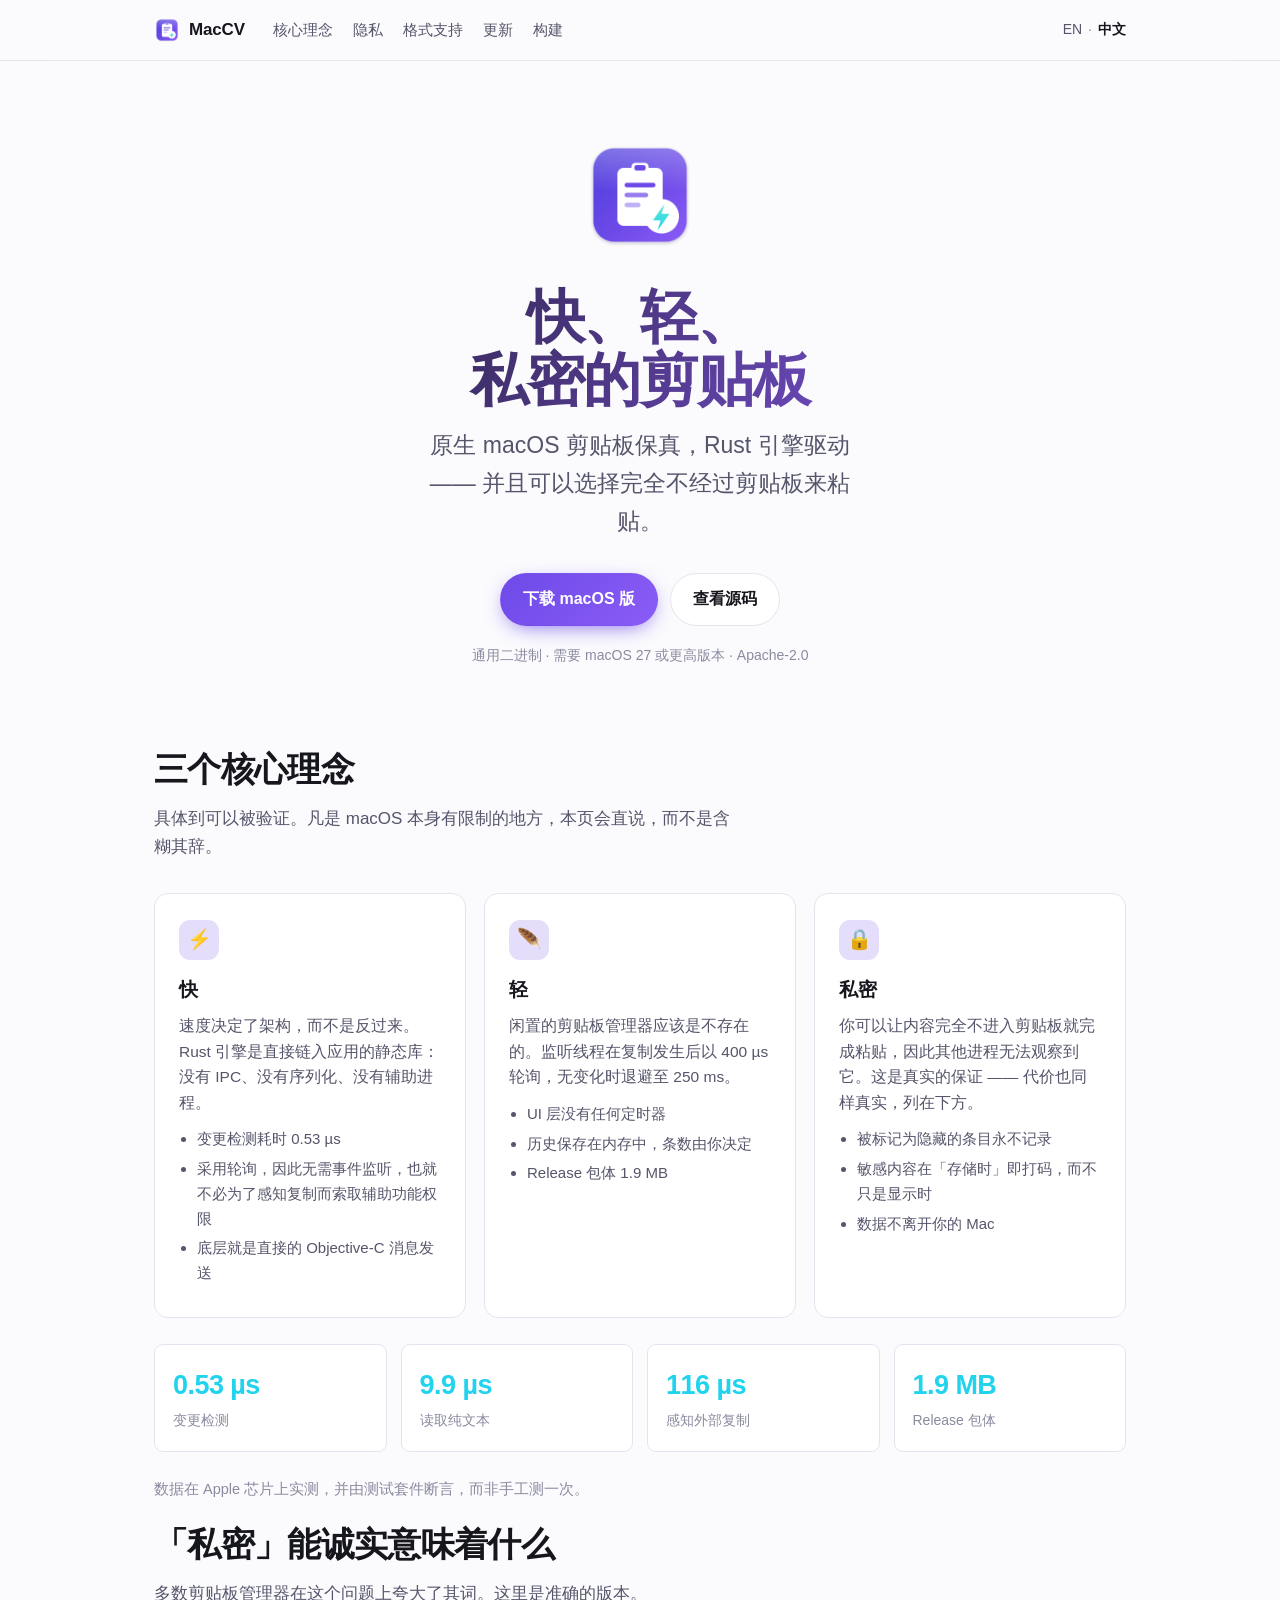
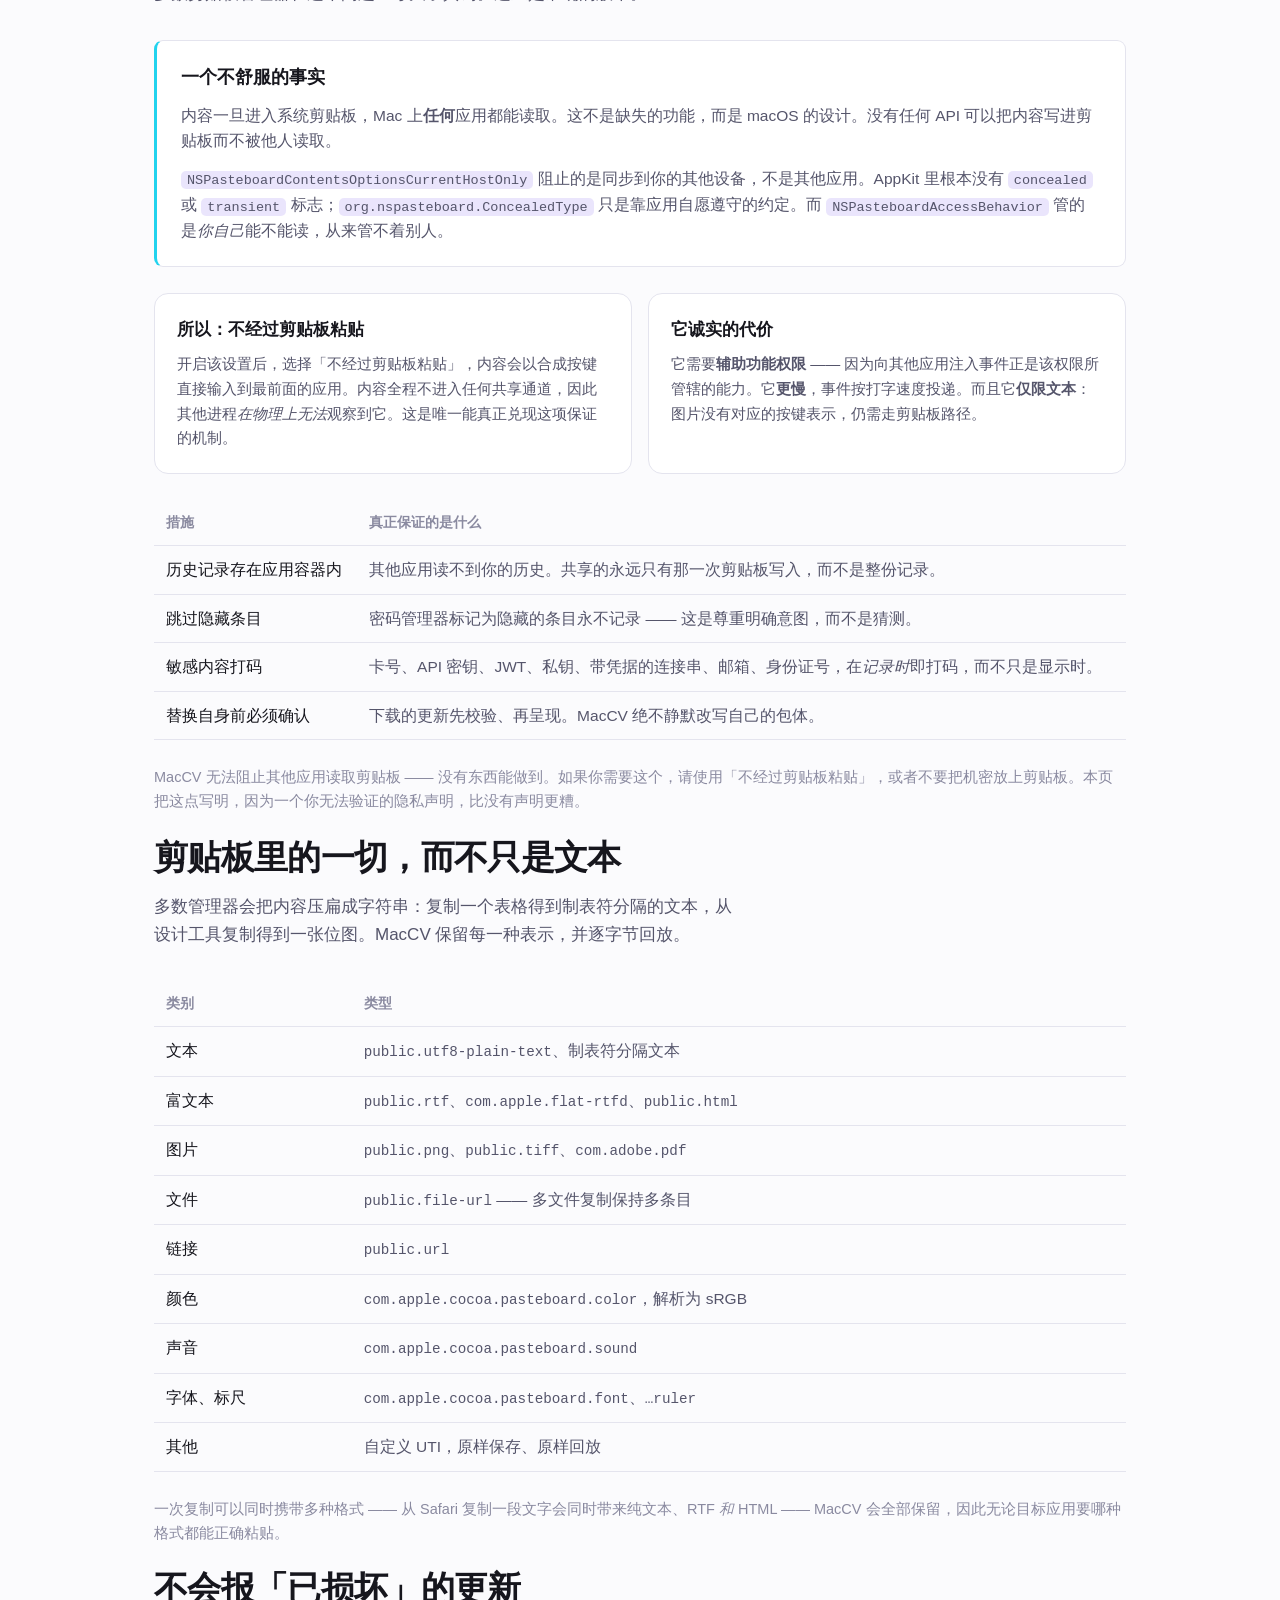
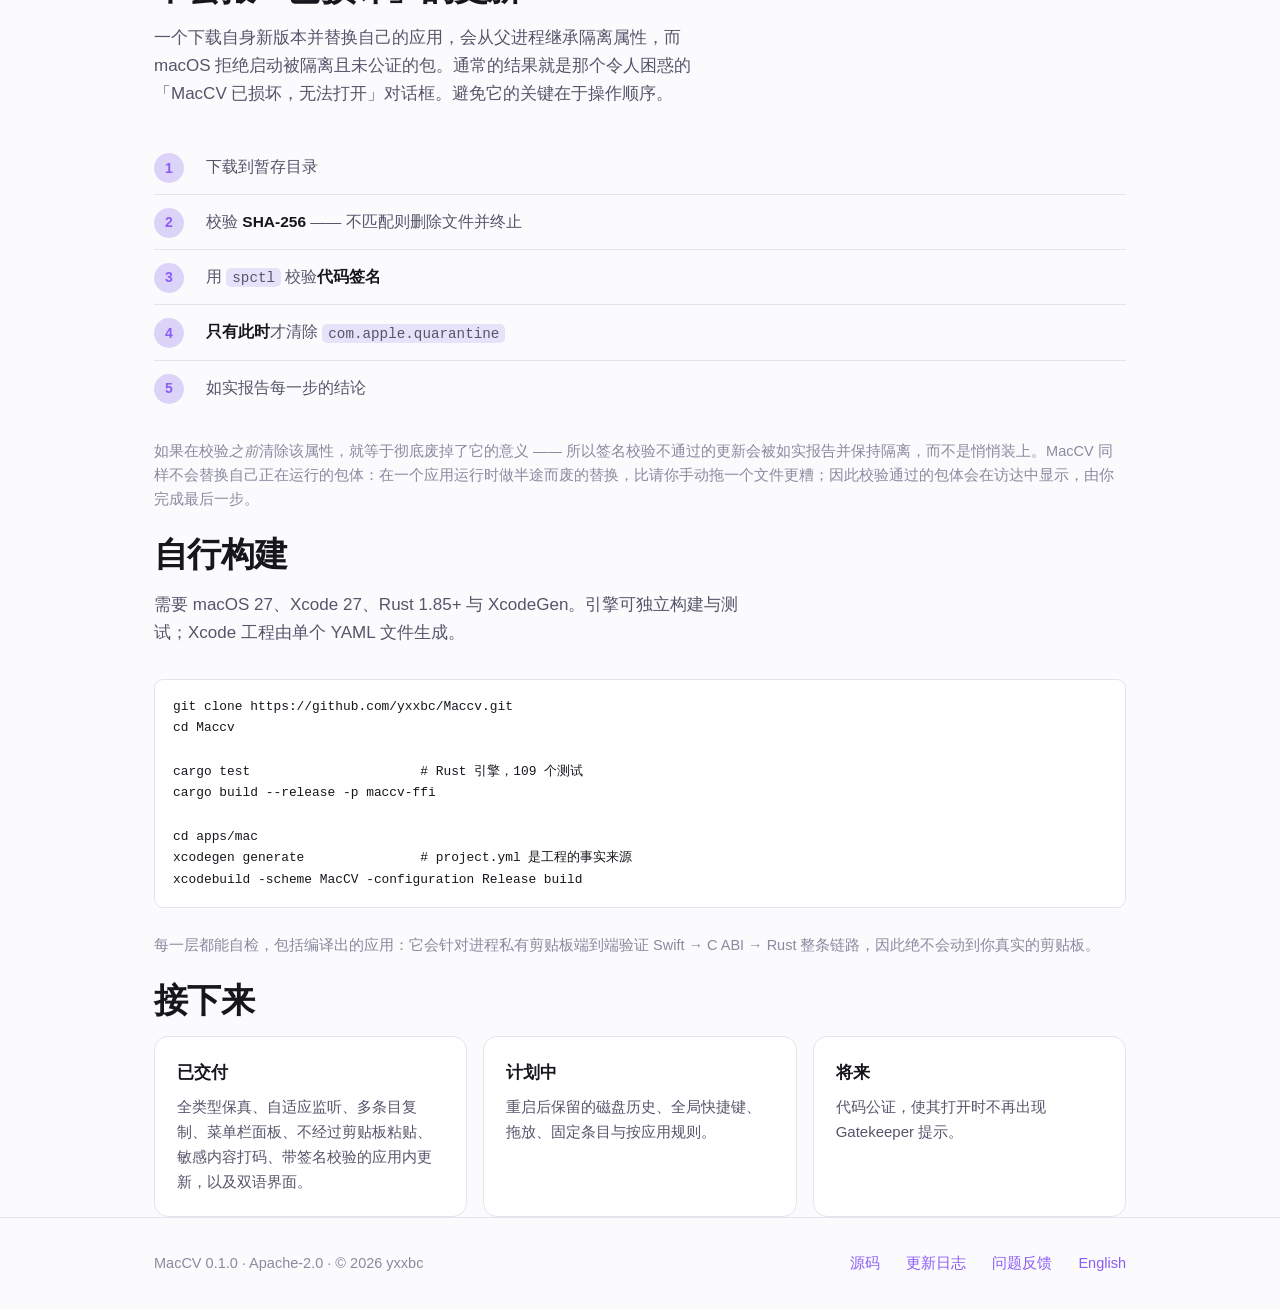
==== docs/zh/index.html @ ba2ebafa "docs: bilingual README and website, and point the project at the site Adds README.md (English, defau" ====
<!DOCTYPE html>
<html lang="zh-Hans">
<head>
<meta charset="utf-8">
<meta name="viewport" content="width=device-width, initial-scale=1">
<title>MacCV —— 快、轻、私密的 macOS 剪贴板</title>
<meta name="description" content="面向 macOS 27 的菜单栏剪贴板管理器，Rust 引擎。完整的原生剪贴板保真、0.53 µs 变更检测，并可选「不经过剪贴板粘贴」，使其他应用无法读取你粘贴的内容。">
<meta property="og:title" content="MacCV —— 快、轻、私密的 macOS 剪贴板">
<meta property="og:description" content="完整的原生剪贴板保真。0.53 µs 变更检测。不经过剪贴板粘贴。">
<meta property="og:image" content="https://yxxbc.github.io/Maccv/social-preview.png">
<meta property="og:url" content="https://yxxbc.github.io/Maccv/zh/">
<meta property="og:type" content="website">
<meta name="twitter:card" content="summary_large_image">
<link rel="icon" href="../logo.png">
<link rel="alternate" hreflang="en" href="https://yxxbc.github.io/Maccv/">
<link rel="alternate" hreflang="zh-Hans" href="https://yxxbc.github.io/Maccv/zh/">
<link rel="stylesheet" href="../style.css">
</head>
<body>

<header>
  <div class="wrap nav">
    <a class="brand" href="./">
      <img src="../logo.png" alt="">
      <span>MacCV</span>
    </a>
    <nav class="links">
      <a href="#why">核心理念</a>
      <a href="#privacy">隐私</a>
      <a href="#formats">格式支持</a>
      <a href="#updates">更新</a>
      <a href="#build">构建</a>
    </nav>
    <span class="spacer"></span>
    <span class="lang">
      <a href="../" hreflang="en" lang="en">EN</a>
      <span aria-hidden="true">·</span>
      <span class="current">中文</span>
    </span>
  </div>
</header>

<main>

  <div class="wrap hero">
    <img class="mark" src="../logo.png" alt="MacCV 图标">
    <h1>快、轻、<br>私密的剪贴板</h1>
    <p class="tagline">原生 macOS 剪贴板保真，Rust 引擎驱动 —— 并且可以选择完全不经过剪贴板来粘贴。</p>
    <div class="actions">
      <a class="btn primary" href="https://github.com/yxxbc/Maccv/releases/latest">下载 macOS 版</a>
      <a class="btn secondary" href="https://github.com/yxxbc/Maccv">查看源码</a>
    </div>
    <p class="meta">通用二进制 · 需要 macOS 27 或更高版本 · Apache-2.0</p>
  </div>

  <section id="why" class="wrap">
    <h2>三个核心理念</h2>
    <p class="lead">具体到可以被验证。凡是 macOS 本身有限制的地方，本页会直说，而不是含糊其辞。</p>

    <div class="pillars">
      <div class="pillar">
        <div class="icon" aria-hidden="true">⚡</div>
        <h3>快</h3>
        <p>速度决定了架构，而不是反过来。Rust 引擎是直接链入应用的静态库：没有 IPC、没有序列化、没有辅助进程。</p>
        <ul>
          <li>变更检测耗时 0.53 µs</li>
          <li>采用轮询，因此无需事件监听，也就不必为了感知复制而索取辅助功能权限</li>
          <li>底层就是直接的 Objective-C 消息发送</li>
        </ul>
      </div>

      <div class="pillar">
        <div class="icon" aria-hidden="true">🪶</div>
        <h3>轻</h3>
        <p>闲置的剪贴板管理器应该是不存在的。监听线程在复制发生后以 400 µs 轮询，无变化时退避至 250 ms。</p>
        <ul>
          <li>UI 层没有任何定时器</li>
          <li>历史保存在内存中，条数由你决定</li>
          <li>Release 包体 1.9 MB</li>
        </ul>
      </div>

      <div class="pillar">
        <div class="icon" aria-hidden="true">🔒</div>
        <h3>私密</h3>
        <p>你可以让内容完全不进入剪贴板就完成粘贴，因此其他进程无法观察到它。这是真实的保证 —— 代价也同样真实，列在下方。</p>
        <ul>
          <li>被标记为隐藏的条目永不记录</li>
          <li>敏感内容在「存储时」即打码，而不只是显示时</li>
          <li>数据不离开你的 Mac</li>
        </ul>
      </div>
    </div>

    <div class="metrics">
      <div class="metric"><div class="value">0.53 µs</div><div class="label">变更检测</div></div>
      <div class="metric"><div class="value">9.9 µs</div><div class="label">读取纯文本</div></div>
      <div class="metric"><div class="value">116 µs</div><div class="label">感知外部复制</div></div>
      <div class="metric"><div class="value">1.9 MB</div><div class="label">Release 包体</div></div>
    </div>
    <p class="muted mt">数据在 Apple 芯片上实测，并由测试套件断言，而非手工测一次。</p>
  </section>

  <section id="privacy" class="wrap">
    <h2>「私密」能诚实意味着什么</h2>
    <p class="lead">多数剪贴板管理器在这个问题上夸大了其词。这里是准确的版本。</p>

    <div class="limit">
      <h3>一个不舒服的事实</h3>
      <p>内容一旦进入系统剪贴板，Mac 上<strong>任何</strong>应用都能读取。这不是缺失的功能，而是 macOS 的设计。没有任何 API 可以把内容写进剪贴板而不被他人读取。</p>
      <p><code>NSPasteboardContentsOptionsCurrentHostOnly</code> 阻止的是同步到你的其他设备，不是其他应用。AppKit 里根本没有 <code>concealed</code> 或 <code>transient</code> 标志；<code>org.nspasteboard.ConcealedType</code> 只是靠应用自愿遵守的约定。而 <code>NSPasteboardAccessBehavior</code> 管的是<em>你自己</em>能不能读，从来管不着别人。</p>
    </div>

    <div class="cards mt">
      <div class="card">
        <h3>所以：不经过剪贴板粘贴</h3>
        <p>开启该设置后，选择「不经过剪贴板粘贴」，内容会以合成按键直接输入到最前面的应用。内容全程不进入任何共享通道，因此其他进程<em>在物理上无法</em>观察到它。这是唯一能真正兑现这项保证的机制。</p>
      </div>
      <div class="card">
        <h3>它诚实的代价</h3>
        <p>它需要<strong>辅助功能权限</strong> —— 因为向其他应用注入事件正是该权限所管辖的能力。它<strong>更慢</strong>，事件按打字速度投递。而且它<strong>仅限文本</strong>：图片没有对应的按键表示，仍需走剪贴板路径。</p>
      </div>
    </div>

    <table class="mt">
      <thead>
        <tr><th>措施</th><th>真正保证的是什么</th></tr>
      </thead>
      <tbody>
        <tr><td>历史记录存在应用容器内</td><td>其他应用读不到你的历史。共享的永远只有那一次剪贴板写入，而不是整份记录。</td></tr>
        <tr><td>跳过隐藏条目</td><td>密码管理器标记为隐藏的条目永不记录 —— 这是尊重明确意图，而不是猜测。</td></tr>
        <tr><td>敏感内容打码</td><td>卡号、API 密钥、JWT、私钥、带凭据的连接串、邮箱、身份证号，在<em>记录时</em>即打码，而不只是显示时。</td></tr>
        <tr><td>替换自身前必须确认</td><td>下载的更新先校验、再呈现。MacCV 绝不静默改写自己的包体。</td></tr>
      </tbody>
    </table>

    <p class="muted mt">MacCV 无法阻止其他应用读取剪贴板 —— 没有东西能做到。如果你需要这个，请使用「不经过剪贴板粘贴」，或者不要把机密放上剪贴板。本页把这点写明，因为一个你无法验证的隐私声明，比没有声明更糟。</p>
  </section>

  <section id="formats" class="wrap">
    <h2>剪贴板里的一切，而不只是文本</h2>
    <p class="lead">多数管理器会把内容压扁成字符串：复制一个表格得到制表符分隔的文本，从设计工具复制得到一张位图。MacCV 保留每一种表示，并逐字节回放。</p>

    <table>
      <thead><tr><th>类别</th><th>类型</th></tr></thead>
      <tbody>
        <tr><td>文本</td><td><code>public.utf8-plain-text</code>、制表符分隔文本</td></tr>
        <tr><td>富文本</td><td><code>public.rtf</code>、<code>com.apple.flat-rtfd</code>、<code>public.html</code></td></tr>
        <tr><td>图片</td><td><code>public.png</code>、<code>public.tiff</code>、<code>com.adobe.pdf</code></td></tr>
        <tr><td>文件</td><td><code>public.file-url</code> —— 多文件复制保持多条目</td></tr>
        <tr><td>链接</td><td><code>public.url</code></td></tr>
        <tr><td>颜色</td><td><code>com.apple.cocoa.pasteboard.color</code>，解析为 sRGB</td></tr>
        <tr><td>声音</td><td><code>com.apple.cocoa.pasteboard.sound</code></td></tr>
        <tr><td>字体、标尺</td><td><code>com.apple.cocoa.pasteboard.font</code>、<code>…ruler</code></td></tr>
        <tr><td>其他</td><td>自定义 UTI，原样保存、原样回放</td></tr>
      </tbody>
    </table>

    <p class="muted mt">一次复制可以同时携带多种格式 —— 从 Safari 复制一段文字会同时带来纯文本、RTF <em>和</em> HTML —— MacCV 会全部保留，因此无论目标应用要哪种格式都能正确粘贴。</p>
  </section>

  <section id="updates" class="wrap">
    <h2>不会报「已损坏」的更新</h2>
    <p class="lead">一个下载自身新版本并替换自己的应用，会从父进程继承隔离属性，而 macOS 拒绝启动被隔离且未公证的包。通常的结果就是那个令人困惑的「MacCV 已损坏，无法打开」对话框。避免它的关键在于操作顺序。</p>

    <ol class="steps">
      <li>下载到暂存目录</li>
      <li>校验 <strong>SHA-256</strong> —— 不匹配则删除文件并终止</li>
      <li>用 <code>spctl</code> 校验<strong>代码签名</strong></li>
      <li><strong>只有此时</strong>才清除 <code>com.apple.quarantine</code></li>
      <li>如实报告每一步的结论</li>
    </ol>

    <p class="muted mt">如果在校验<em>之前</em>清除该属性，就等于彻底废掉了它的意义 —— 所以签名校验不通过的更新会被如实报告并保持隔离，而不是悄悄装上。MacCV 同样不会替换自己正在运行的包体：在一个应用运行时做半途而废的替换，比请你手动拖一个文件更糟；因此校验通过的包体会在访达中显示，由你完成最后一步。</p>
  </section>

  <section id="build" class="wrap">
    <h2>自行构建</h2>
    <p class="lead">需要 macOS 27、Xcode 27、Rust 1.85+ 与 XcodeGen。引擎可独立构建与测试；Xcode 工程由单个 YAML 文件生成。</p>

<pre><code>git clone https://github.com/yxxbc/Maccv.git
cd Maccv

cargo test                      # Rust 引擎，109 个测试
cargo build --release -p maccv-ffi

cd apps/mac
xcodegen generate               # project.yml 是工程的事实来源
xcodebuild -scheme MacCV -configuration Release build</code></pre>

    <p class="muted mt">每一层都能自检，包括编译出的应用：它会针对进程私有剪贴板端到端验证 Swift → C ABI → Rust 整条链路，因此绝不会动到你真实的剪贴板。</p>
  </section>

  <section class="wrap">
    <h2>接下来</h2>
    <div class="cards">
      <div class="card"><h3>已交付</h3><p>全类型保真、自适应监听、多条目复制、菜单栏面板、不经过剪贴板粘贴、敏感内容打码、带签名校验的应用内更新，以及双语界面。</p></div>
      <div class="card"><h3>计划中</h3><p>重启后保留的磁盘历史、全局快捷键、拖放、固定条目与按应用规则。</p></div>
      <div class="card"><h3>将来</h3><p>代码公证，使其打开时不再出现 Gatekeeper 提示。</p></div>
    </div>
  </section>

</main>

<footer>
  <div class="wrap row">
    <span>MacCV 0.1.0 · Apache-2.0 · © 2026 yxxbc</span>
    <span class="spacer"></span>
    <a href="https://github.com/yxxbc/Maccv">源码</a>
    <a href="https://github.com/yxxbc/Maccv/blob/main/CHANGELOG.md">更新日志</a>
    <a href="https://github.com/yxxbc/Maccv/issues">问题反馈</a>
    <a href="../" hreflang="en" lang="en">English</a>
  </div>
</footer>

</body>
</html>
---- docs/style.css ----
/*
 * MacCV website.
 *
 * One stylesheet for both language pages. The two pages share identical markup
 * structure and differ only in text, so a single sheet keeps them from drifting
 * apart visually — the usual failure mode of a hand-maintained bilingual site.
 */

:root {
  /* Palette taken from assets/logo.svg so the site and the app agree. */
  --indigo: #4c3ddb;
  --violet: #6d4ae8;
  --violet-light: #8b5cf6;
  --cyan: #22d3ee;
  --teal: #5eead4;
  --bg: #0b0b12;
  --bg-raised: #13131f;
  --bg-card: #17172a;
  --border: #262640;
  --text: #f2f2f7;
  --text-dim: #a5a5bd;
  --text-faint: #6f6f8a;

  --radius: 14px;
  --radius-sm: 9px;
  --width: 1020px;

  --font: -apple-system, BlinkMacSystemFont, "SF Pro Text", "Helvetica Neue",
    "PingFang SC", "Hiragino Sans GB", "Microsoft YaHei", sans-serif;
  --mono: ui-monospace, "SF Mono", SFMono-Regular, Menlo, monospace;
}

@media (prefers-color-scheme: light) {
  :root {
    --bg: #fbfbfd;
    --bg-raised: #ffffff;
    --bg-card: #ffffff;
    --border: #e4e4ee;
    --text: #16161d;
    --text-dim: #55556b;
    --text-faint: #8a8aa0;
  }
}

* { box-sizing: border-box; }

html { scroll-behavior: smooth; }

body {
  margin: 0;
  background: var(--bg);
  color: var(--text);
  font-family: var(--font);
  font-size: 17px;
  line-height: 1.65;
  -webkit-font-smoothing: antialiased;
}

.wrap {
  max-width: var(--width);
  margin: 0 auto;
  padding: 0 24px;
}

a { color: var(--violet-light); text-decoration: none; }
a:hover { text-decoration: underline; }

/* ---------- header ---------- */

header {
  position: sticky;
  top: 0;
  z-index: 20;
  backdrop-filter: saturate(180%) blur(20px);
  background: color-mix(in srgb, var(--bg) 82%, transparent);
  border-bottom: 1px solid var(--border);
}

.nav {
  display: flex;
  align-items: center;
  gap: 14px;
  height: 60px;
}

.nav .brand {
  display: flex;
  align-items: center;
  gap: 9px;
  font-weight: 650;
  color: var(--text);
  font-size: 17px;
  letter-spacing: -0.01em;
}

.nav .brand img { width: 26px; height: 26px; border-radius: 7px; }

.nav .links {
  display: flex;
  gap: 20px;
  margin-left: 14px;
  font-size: 15px;
}

.nav .links a { color: var(--text-dim); }
.nav .links a:hover { color: var(--text); text-decoration: none; }

.nav .spacer { flex: 1; }

.lang {
  display: flex;
  align-items: center;
  gap: 6px;
  font-size: 14px;
  color: var(--text-faint);
}

.lang a { color: var(--text-dim); }
.lang .current { color: var(--text); font-weight: 600; }

/* ---------- hero ---------- */

.hero {
  padding: 76px 0 60px;
  text-align: center;
}

.hero img.mark {
  width: 116px;
  height: 116px;
  border-radius: 26px;
}

.hero h1 {
  font-size: clamp(38px, 6vw, 58px);
  line-height: 1.08;
  letter-spacing: -0.025em;
  margin: 24px 0 0;
  font-weight: 700;
  background: linear-gradient(120deg, var(--text), var(--violet-light));
  -webkit-background-clip: text;
  background-clip: text;
  -webkit-text-fill-color: transparent;
}

.hero .tagline {
  font-size: clamp(19px, 2.6vw, 23px);
  color: var(--text-dim);
  margin: 16px auto 0;
  max-width: 34ch;
}

.hero .actions {
  display: flex;
  gap: 12px;
  justify-content: center;
  flex-wrap: wrap;
  margin-top: 32px;
}

.btn {
  display: inline-flex;
  align-items: center;
  gap: 8px;
  padding: 12px 22px;
  border-radius: 999px;
  font-weight: 600;
  font-size: 16px;
  border: 1px solid transparent;
  transition: transform .12s ease, opacity .12s ease;
}

.btn:hover { text-decoration: none; transform: translateY(-1px); }

.btn.primary {
  background: linear-gradient(135deg, var(--violet), var(--violet-light));
  color: #fff;
  box-shadow: 0 6px 22px -8px var(--violet);
}

.btn.secondary {
  background: var(--bg-card);
  border-color: var(--border);
  color: var(--text);
}

.hero .meta {
  margin-top: 18px;
  font-size: 14px;
  color: var(--text-faint);
}

/* ---------- sections ---------- */

section { padding: 56px 0; }

section h2 {
  font-size: clamp(26px, 3.4vw, 34px);
  letter-spacing: -0.02em;
  margin: 0 0 8px;
  font-weight: 680;
}

section .lead {
  color: var(--text-dim);
  margin: 0 0 32px;
  max-width: 62ch;
}

/* ---------- philosophy cards ---------- */

.pillars {
  display: grid;
  grid-template-columns: repeat(auto-fit, minmax(280px, 1fr));
  gap: 18px;
}

.pillar {
  background: var(--bg-card);
  border: 1px solid var(--border);
  border-radius: var(--radius);
  padding: 26px 24px;
}

.pillar .icon {
  width: 40px;
  height: 40px;
  border-radius: 11px;
  display: grid;
  place-items: center;
  font-size: 20px;
  margin-bottom: 14px;
  background: color-mix(in srgb, var(--violet) 18%, transparent);
}

.pillar h3 {
  margin: 0 0 8px;
  font-size: 19px;
  letter-spacing: -0.01em;
}

.pillar p { margin: 0; color: var(--text-dim); font-size: 15.5px; }

.pillar ul { margin: 12px 0 0; padding-left: 18px; color: var(--text-dim); font-size: 15px; }
.pillar li { margin: 5px 0; }

/* ---------- metrics ---------- */

.metrics {
  display: grid;
  grid-template-columns: repeat(auto-fit, minmax(170px, 1fr));
  gap: 14px;
  margin-top: 26px;
}

.metric {
  background: var(--bg-card);
  border: 1px solid var(--border);
  border-radius: var(--radius-sm);
  padding: 18px;
}

.metric .value {
  font-size: 27px;
  font-weight: 700;
  font-variant-numeric: tabular-nums;
  color: var(--cyan);
  letter-spacing: -0.02em;
}

.metric .label { font-size: 14px; color: var(--text-faint); margin-top: 2px; }

/* ---------- honest-limit callout ---------- */

.limit {
  background: var(--bg-card);
  border: 1px solid var(--border);
  border-left: 3px solid var(--cyan);
  border-radius: var(--radius-sm);
  padding: 22px 24px;
  margin-top: 26px;
}

.limit h3 { margin: 0 0 10px; font-size: 18px; }
.limit p { margin: 0 0 12px; color: var(--text-dim); font-size: 15.5px; }
.limit p:last-child { margin-bottom: 0; }
.limit code {
  font-family: var(--mono);
  font-size: 13.5px;
  background: color-mix(in srgb, var(--violet) 14%, transparent);
  padding: 1.5px 6px;
  border-radius: 5px;
}

/* ---------- generic card grid ---------- */

.cards {
  display: grid;
  grid-template-columns: repeat(auto-fit, minmax(260px, 1fr));
  gap: 16px;
}

.card {
  background: var(--bg-card);
  border: 1px solid var(--border);
  border-radius: var(--radius);
  padding: 22px;
}

.card h3 { margin: 0 0 8px; font-size: 17px; }
.card p { margin: 0; color: var(--text-dim); font-size: 15px; }

/* ---------- table ---------- */

table {
  width: 100%;
  border-collapse: collapse;
  font-size: 15.5px;
  margin-top: 8px;
}

th, td {
  text-align: left;
  padding: 11px 12px;
  border-bottom: 1px solid var(--border);
  vertical-align: top;
}

th { color: var(--text-faint); font-weight: 600; font-size: 14px; }
td { color: var(--text-dim); }
td:first-child { color: var(--text); white-space: nowrap; }

/* ---------- steps ---------- */

.steps { counter-reset: step; list-style: none; padding: 0; margin: 22px 0 0; }

.steps li {
  counter-increment: step;
  position: relative;
  padding: 14px 0 14px 52px;
  border-bottom: 1px solid var(--border);
  color: var(--text-dim);
  font-size: 15.5px;
}

.steps li:last-child { border-bottom: none; }

.steps li::before {
  content: counter(step);
  position: absolute;
  left: 0;
  top: 13px;
  width: 30px;
  height: 30px;
  border-radius: 50%;
  display: grid;
  place-items: center;
  background: color-mix(in srgb, var(--violet) 22%, transparent);
  color: var(--violet-light);
  font-weight: 700;
  font-size: 14px;
}

.steps li strong { color: var(--text); }

/* ---------- code ---------- */

pre {
  background: var(--bg-raised);
  border: 1px solid var(--border);
  border-radius: var(--radius-sm);
  padding: 16px 18px;
  overflow-x: auto;
  font-family: var(--mono);
  font-size: 14px;
  line-height: 1.55;
}

code { font-family: var(--mono); font-size: 0.92em; }

p code, li code {
  background: color-mix(in srgb, var(--violet) 14%, transparent);
  padding: 1.5px 6px;
  border-radius: 5px;
}

/* ---------- footer ---------- */

footer {
  border-top: 1px solid var(--border);
  padding: 34px 0 44px;
  color: var(--text-faint);
  font-size: 14.5px;
}

footer .row {
  display: flex;
  flex-wrap: wrap;
  gap: 10px 26px;
  align-items: center;
}

footer .spacer { flex: 1; }

/* ---------- misc ---------- */

.muted { color: var(--text-faint); font-size: 14.5px; }
.center { text-align: center; }
.mt { margin-top: 26px; }
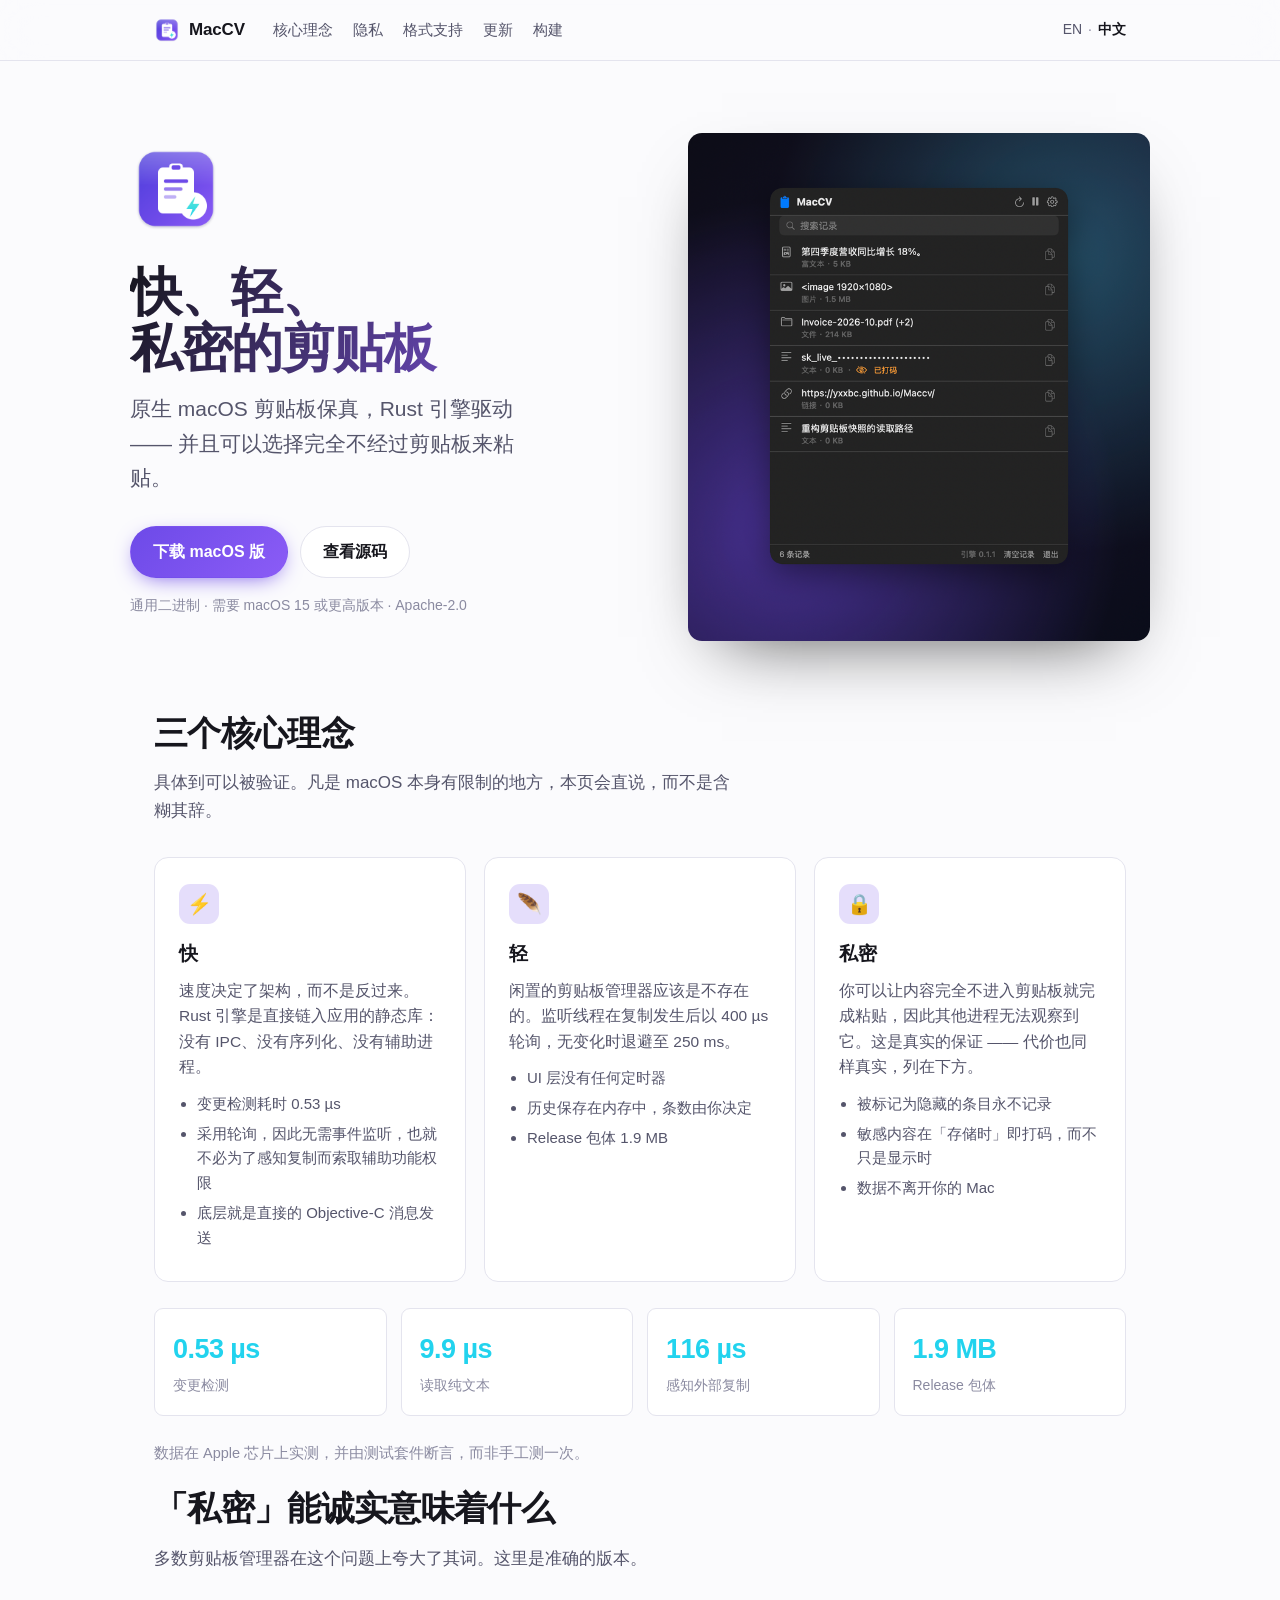
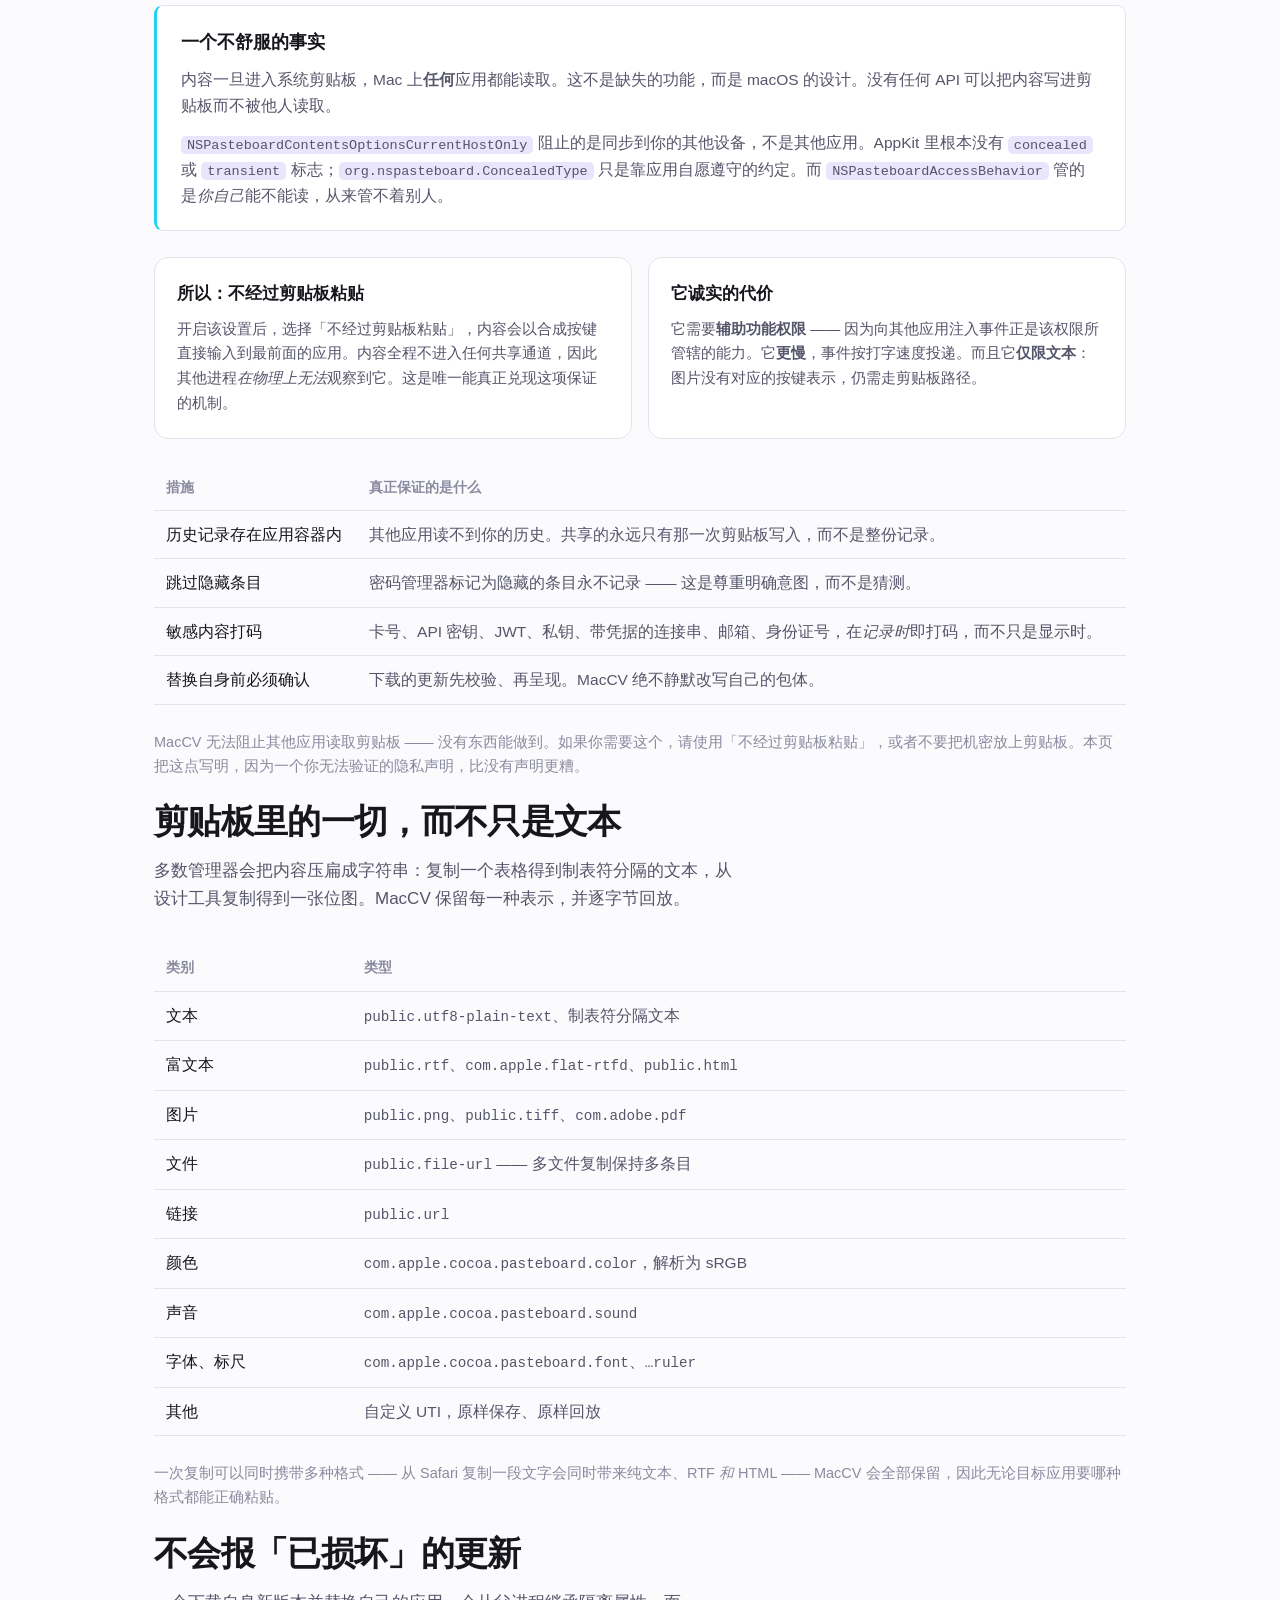
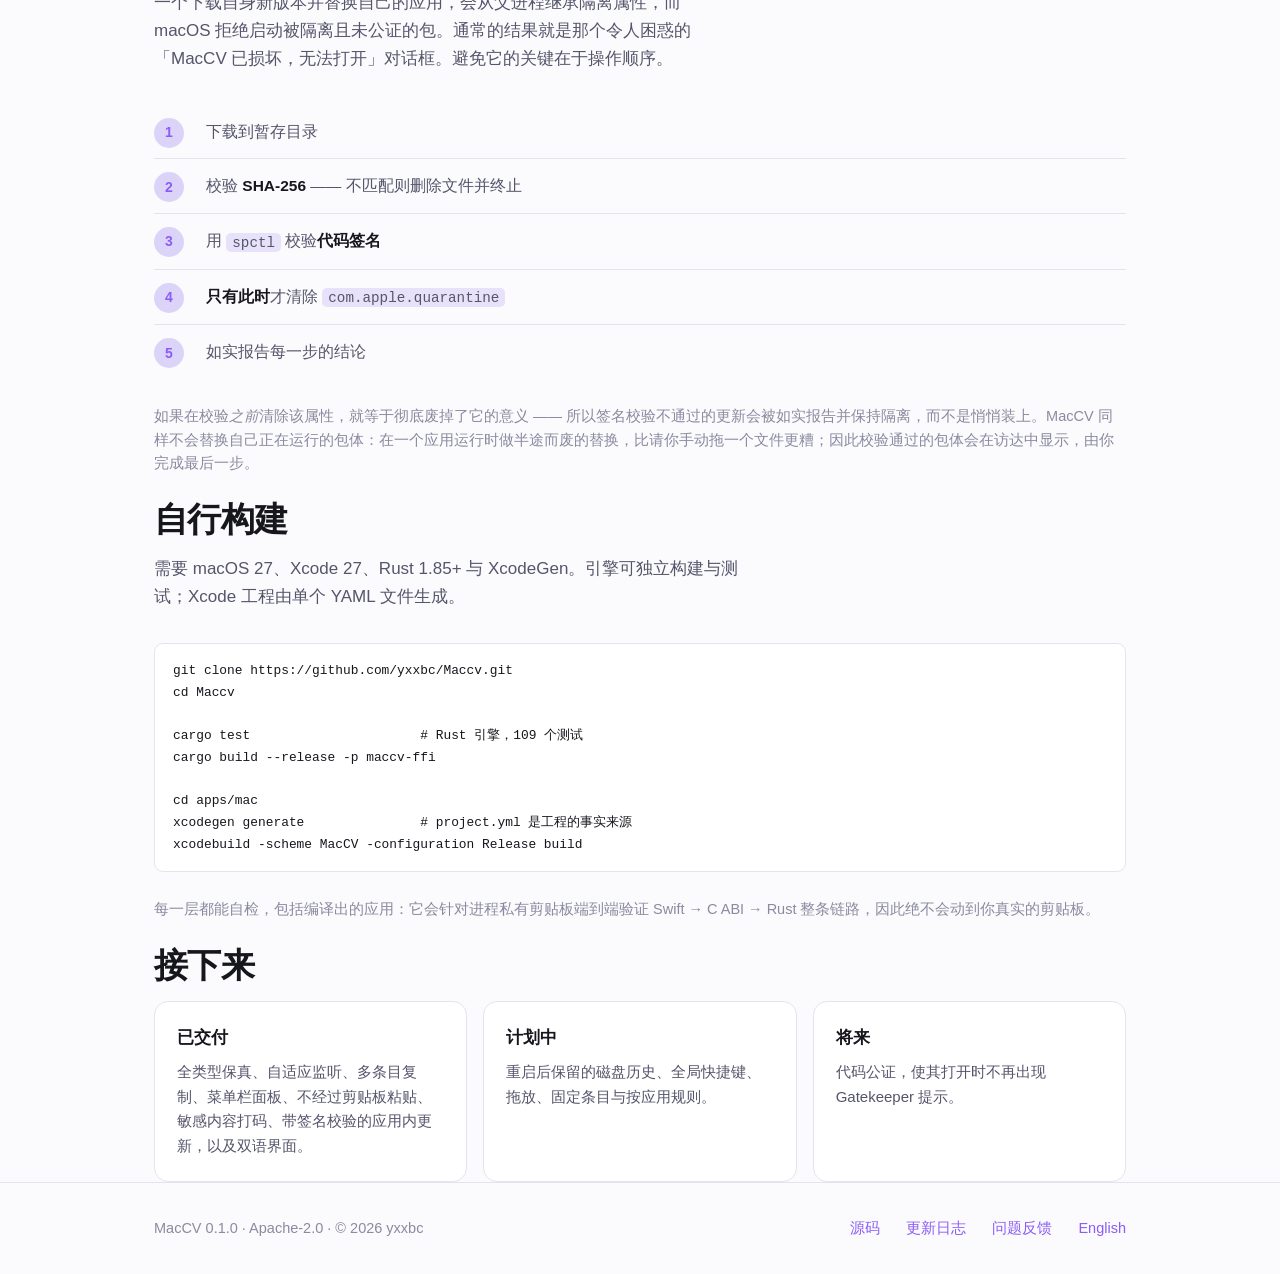
==== commit 7b567c7e: "feat(site): put the panel beside the headline, and add a downloads badge The screenshot was below th" ====
--- a/docs/zh/index.html
+++ b/docs/zh/index.html
@@ -43,14 +43,25 @@
 <main>
 
   <div class="wrap hero">
-    <img class="mark" src="../logo.png" alt="MacCV 图标">
-    <h1>快、轻、<br>私密的剪贴板</h1>
-    <p class="tagline">原生 macOS 剪贴板保真，Rust 引擎驱动 —— 并且可以选择完全不经过剪贴板来粘贴。</p>
-    <div class="actions">
-      <a class="btn primary" href="https://github.com/yxxbc/Maccv/releases/latest">下载 macOS 版</a>
-      <a class="btn secondary" href="https://github.com/yxxbc/Maccv">查看源码</a>
-    </div>
-    <p class="meta">通用二进制 · 需要 macOS 27 或更高版本 · Apache-2.0</p>
+    <div class="hero-copy">
+      <img class="mark" src="../logo.png" alt="MacCV 图标">
+      <h1>快、轻、<br>私密的剪贴板</h1>
+      <p class="tagline">原生 macOS 剪贴板保真，Rust 引擎驱动 —— 并且可以选择完全不经过剪贴板来粘贴。</p>
+      <div class="actions">
+        <a class="btn primary" href="https://github.com/yxxbc/Maccv/releases/latest">下载 macOS 版</a>
+        <a class="btn secondary" href="https://github.com/yxxbc/Maccv">查看源码</a>
+      </div>
+      <p class="meta">通用二进制 · 需要 macOS 15 或更高版本 · Apache-2.0</p>
+    </div>
+
+    <!--
+      由 `Scripts/render-preview.sh` 从应用自己的视图代码渲染，而非截图，
+      因此不可能展示一个已经不存在的界面。放在标题右侧而不是下方：
+      面板是这里最有说服力的东西，不应该让访客滚动才能看到。
+    -->
+    <div class="hero-shot">
+      <img src="../preview-hero-zh.png" alt="MacCV 面板：富文本、图片、三个文件的复制，以及打码后的 API 密钥" width="760" height="836">
+    </div>
   </div>
 
   <section id="why" class="wrap">
@@ -91,6 +102,7 @@
         </ul>
       </div>
     </div>
+
 
     <div class="metrics">
       <div class="metric"><div class="value">0.53 µs</div><div class="label">变更检测</div></div>
--- a/docs/style.css
+++ b/docs/style.css
@@ -120,22 +120,39 @@
 
 /* ---------- hero ---------- */
 
+/* The hero is two columns: the claim on the left, the panel on the right.
+   Side by side because the screenshot is the most persuasive thing on the page, and
+   putting it below the fold asks a visitor to scroll to see it. */
 .hero {
-  padding: 76px 0 60px;
-  text-align: center;
+  display: grid;
+  grid-template-columns: minmax(0, 1fr) minmax(0, 0.92fr);
+  gap: 56px;
+  align-items: center;
+  padding: 72px 0 64px;
+}
+
+.hero-copy { text-align: left; }
+
+.hero-shot img {
+  display: block;
+  width: 100%;
+  height: auto;
+  border-radius: var(--radius);
+  /* The rendered image carries its own backdrop; the shadow only lifts it off the page. */
+  box-shadow: 0 30px 70px -34px rgba(0, 0, 0, 0.7);
 }
 
 .hero img.mark {
-  width: 116px;
-  height: 116px;
-  border-radius: 26px;
+  width: 92px;
+  height: 92px;
+  border-radius: 21px;
 }
 
 .hero h1 {
-  font-size: clamp(38px, 6vw, 58px);
+  font-size: clamp(34px, 4.4vw, 52px);
   line-height: 1.08;
   letter-spacing: -0.025em;
-  margin: 24px 0 0;
+  margin: 20px 0 0;
   font-weight: 700;
   background: linear-gradient(120deg, var(--text), var(--violet-light));
   -webkit-background-clip: text;
@@ -144,18 +161,17 @@
 }
 
 .hero .tagline {
-  font-size: clamp(19px, 2.6vw, 23px);
+  font-size: clamp(18px, 2.1vw, 21px);
   color: var(--text-dim);
-  margin: 16px auto 0;
+  margin: 16px 0 0;
   max-width: 34ch;
 }
 
 .hero .actions {
   display: flex;
   gap: 12px;
-  justify-content: center;
   flex-wrap: wrap;
-  margin-top: 32px;
+  margin-top: 30px;
 }
 
 .btn {
@@ -185,9 +201,27 @@
 }
 
 .hero .meta {
-  margin-top: 18px;
+  margin-top: 16px;
   font-size: 14px;
   color: var(--text-faint);
+}
+
+/* Below this the two columns would each be too narrow for the panel to stay legible,
+   so the hero stacks — copy first, since that is what a reader needs before scrolling. */
+@media (max-width: 860px) {
+  .hero {
+    grid-template-columns: 1fr;
+    gap: 40px;
+    padding: 52px 0 44px;
+    text-align: center;
+  }
+
+  .hero-copy { text-align: center; }
+  .hero h1 { margin-left: auto; margin-right: auto; }
+  .hero .tagline { margin-left: auto; margin-right: auto; }
+  .hero .actions { justify-content: center; }
+  /* The panel is the taller element; on a phone it should not push the copy off screen. */
+  .hero-shot { max-width: 460px; margin: 0 auto; }
 }
 
 /* ---------- sections ---------- */
@@ -243,6 +277,30 @@
 
 .pillar ul { margin: 12px 0 0; padding-left: 18px; color: var(--text-dim); font-size: 15px; }
 .pillar li { margin: 5px 0; }
+
+/* ---------- screenshot ---------- */
+
+.shot {
+  position: relative;
+  margin: 8px 0 4px;
+  border-radius: var(--radius);
+  overflow: hidden;
+  /* The rendered image already carries its own backdrop; this is only the frame, so the
+     border stays quiet and the corners match the panel's own radius. */
+  border: 1px solid var(--border);
+  box-shadow: 0 24px 60px -30px rgba(0, 0, 0, 0.65);
+  line-height: 0;
+}
+
+.shot img {
+  display: block;
+  width: 100%;
+  height: auto;
+}
+
+@media (prefers-color-scheme: light) {
+  .shot { box-shadow: 0 20px 48px -28px rgba(20, 20, 40, 0.35); }
+}
 
 /* ---------- metrics ---------- */
 
